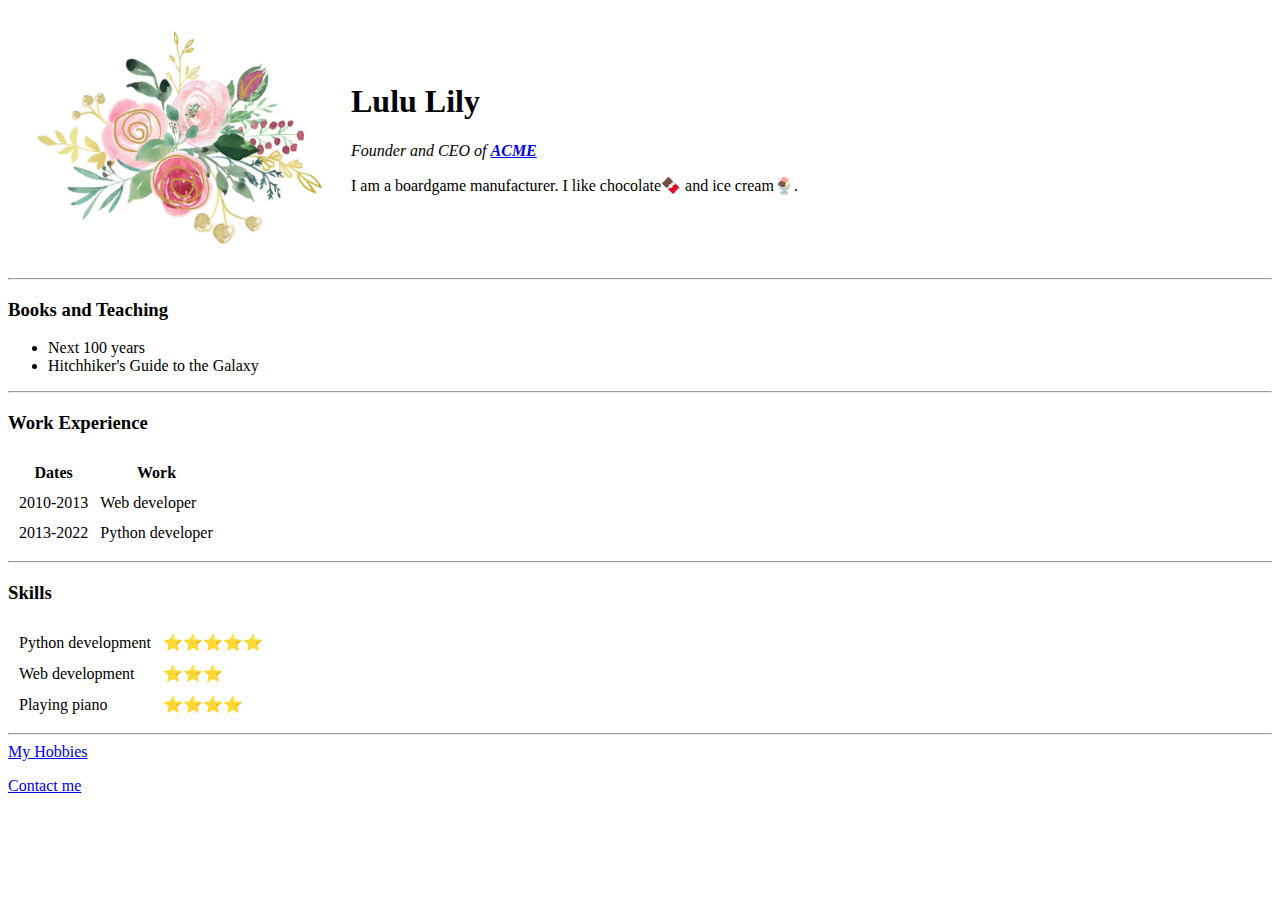
==== index.html @ 2f6cb6cc "Update index.html" ====
<html lang="en" dir="ltr">
  <head>
    <meta charset="utf-8">
    <title>★🌟✴Lulu's Personal Site✴🌟★</title>
  </head>
  <body>
    <table cellspacing="20">
      <tr>
          <td><img src="flowers.png" alt="flowers"
          width="300"
           height="220" /></td>
          <td>    <h1>Lulu Lily</h1>
              <p><em>Founder and CEO of <strong><a href="https://warnerbros.fandom.com/wiki/ACME_Corporation" target="_blank">ACME</a></strong></em></p>
              <p>I am a boardgame manufacturer. I like chocolate🍫 and ice cream🍨.</p></td>
      </tr>
    </table>
    <hr>
    <h3>Books and Teaching</h3>
    <ul>
      <li>Next 100 years</li>
      <li>Hitchhiker's Guide to the Galaxy</li>
    </ul>
    <hr>
    <h3>Work Experience</h3>
    <table cellspacing="10">
      <thead>
        <tr>
          <th>Dates</th>
          <th>Work</th>
        </tr>
      </thead>

      <tbody>
        <tr>
          <td>2010-2013 </td>
          <td>Web developer </td>
        </tr>
        <tr>
          <td>2013-2022 </td>
          <td>Python developer </td>
        </tr>
      </tbody>
    </table>
    <hr>
    <h3>Skills</h3>
      <table cellspacing="10">
        <tr>
          <td>Python development</td>
          <td>⭐⭐⭐⭐⭐ </td>
        </tr>
        <tr>
          <td>Web development</td>
          <td>⭐⭐⭐ </td>
        </tr>
        <tr>
          <td>Playing piano</td>
          <td> ⭐⭐⭐⭐ </td>
        </tr>
      </table>
    <hr>
      <a href="hobbies.html" target="_blank">My Hobbies</a>
      <p><a href="contact.html" target="_blank">Contact me</a></p>
  </body>
</html>

<!--https://developer.mozilla.org/en-US/docs/Web/HTML/Element-->
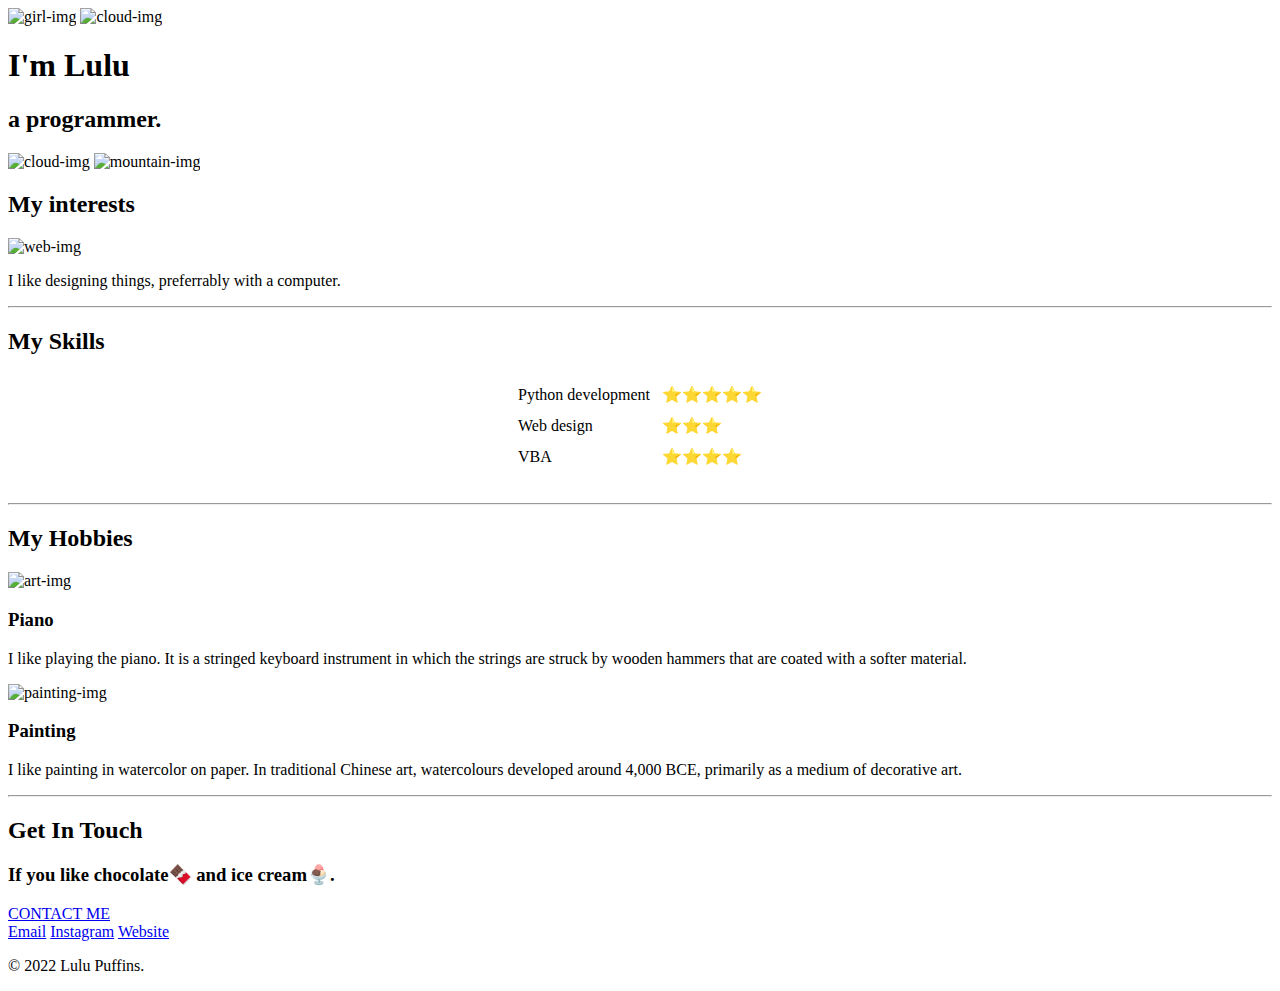
==== commit e93280b2: "Add files via upload" ====
--- a/index.html
+++ b/index.html
@@ -1,67 +1,87 @@
-
+<!DOCTYPE html>
 <html lang="en" dir="ltr">
   <head>
     <meta charset="utf-8">
-    <title>★🌟✴Lulu's Personal Site✴🌟★</title>
+    <title>Lulu Lily</title>
+    <link rel="stylesheet" href="css/styles.css">
+    <link rel="icon " href="favicon.ico">
+    <link rel="preconnect" href="https://fonts.googleapis.com">
+    <link rel="preconnect" href="https://fonts.gstatic.com" crossorigin>
+    <link href="https://fonts.googleapis.com/css2?family=Merriweather&family=Montserrat&family=Sacramento&display=swap" rel="stylesheet">
   </head>
   <body>
-    <table cellspacing="20">
-      <tr>
-          <td><img src="flowers.png" alt="flowers"
-          width="300"
-           height="220" /></td>
-          <td>    <h1>Lulu Lily</h1>
-              <p><em>Founder and CEO of <strong><a href="https://warnerbros.fandom.com/wiki/ACME_Corporation" target="_blank">ACME</a></strong></em></p>
-              <p>I am a boardgame manufacturer. I like chocolate🍫 and ice cream🍨.</p></td>
-      </tr>
-    </table>
-    <hr>
-    <h3>Books and Teaching</h3>
-    <ul>
-      <li>Next 100 years</li>
-      <li>Hitchhiker's Guide to the Galaxy</li>
-    </ul>
-    <hr>
-    <h3>Work Experience</h3>
-    <table cellspacing="10">
-      <thead>
-        <tr>
-          <th>Dates</th>
-          <th>Work</th>
-        </tr>
-      </thead>
 
-      <tbody>
-        <tr>
-          <td>2010-2013 </td>
-          <td>Web developer </td>
-        </tr>
-        <tr>
-          <td>2013-2022 </td>
-          <td>Python developer </td>
-        </tr>
-      </tbody>
-    </table>
-    <hr>
-    <h3>Skills</h3>
-      <table cellspacing="10">
-        <tr>
-          <td>Python development</td>
-          <td>⭐⭐⭐⭐⭐ </td>
-        </tr>
-        <tr>
-          <td>Web development</td>
-          <td>⭐⭐⭐ </td>
-        </tr>
-        <tr>
-          <td>Playing piano</td>
-          <td> ⭐⭐⭐⭐ </td>
-        </tr>
-      </table>
-    <hr>
-      <a href="hobbies.html" target="_blank">My Hobbies</a>
-      <p><a href="contact.html" target="_blank">Contact me</a></p>
+    <div class="top-container">
+      <img src="images/girl.png" alt="girl-img"
+      width="250"
+      height="250">
+      <img class="top-cloud" src="images/cloud.png" alt="cloud-img">
+      <h1>I'm Lulu</h1>
+      <h2>a <span class="pro">pro</span>grammer.</h2>
+      <img class="bottom-cloud" src="images/cloud.png" alt="cloud-img">
+      <img src="images/mountain.png" alt="mountain-img"
+      width="600"
+      height="200">
+    </div>
+
+    <div class="middle-container">
+      <div class="profile">
+        <h2>My interests</h2>
+        <img src="images/web-design.png" alt="web-img"
+        width=15%>
+        <p class="intro"> I like designing things, preferrably with a computer.</p>
+      </div>
+      <hr>
+
+      <div class="skills">
+        <h2>My Skills</h2>
+        <div class="skill-row">
+          <table cellspacing="10" align="center" text>
+            <tr>
+              <td align="left">Python development</td>
+              <td>⭐⭐⭐⭐⭐ </td>
+            </tr>
+            <tr>
+              <td align="left">Web design</td>
+              <td>⭐⭐⭐ </td>
+            </tr>
+            <tr>
+              <td align="left">VBA</td>
+              <td> ⭐⭐⭐⭐ </td>
+            </tr>
+          </table>
+      </div>
+      <br >
+      <hr>
+
+      <div class="hobbies">
+        <h2>My Hobbies</h2>
+        <div class="hobby-row">
+          <img class="piano-img" src="images/piano.png" alt="art-img">
+          <h3>Piano</h3>
+          <p>I like playing the piano. It is a stringed keyboard instrument in which the strings are struck by wooden hammers that are coated with a softer material.</p>
+        </div>
+
+        <div class="hobby-row">
+          <img class="paint-img" src="images/painting.png" alt="painting-img">
+          <h3>Painting</h3>
+          <p>I like painting in watercolor on paper. In traditional Chinese art, watercolours developed around 4,000 BCE, primarily as a medium of decorative art.</p>
+        </div>
+      </div>
+      <hr>
+      <div class="contact-me">
+        <h2>Get In Touch</h2>
+        <h3>If you like chocolate🍫 and ice cream🍨.</h3>
+        <a class="btn" href="mailto:lulupuffins@acme.co.uk">CONTACT ME</a>
+      </div>
+    </div>
+
+    <div class="bottom-container">
+      <a class="footer-link" href="lulupuffins@acme.co.uk/">Email</a>
+      <a class="footer-link" href="https://www.instagram.com/">Instagram</a>
+      <a class="footer-link" href="https://www.puffinsandwhales.co.uk/">Website</a>
+      <p class="copyright">© 2022  Lulu Puffins.</p>
+    </div>
+
   </body>
 </html>
-
-<!--https://developer.mozilla.org/en-US/docs/Web/HTML/Element-->
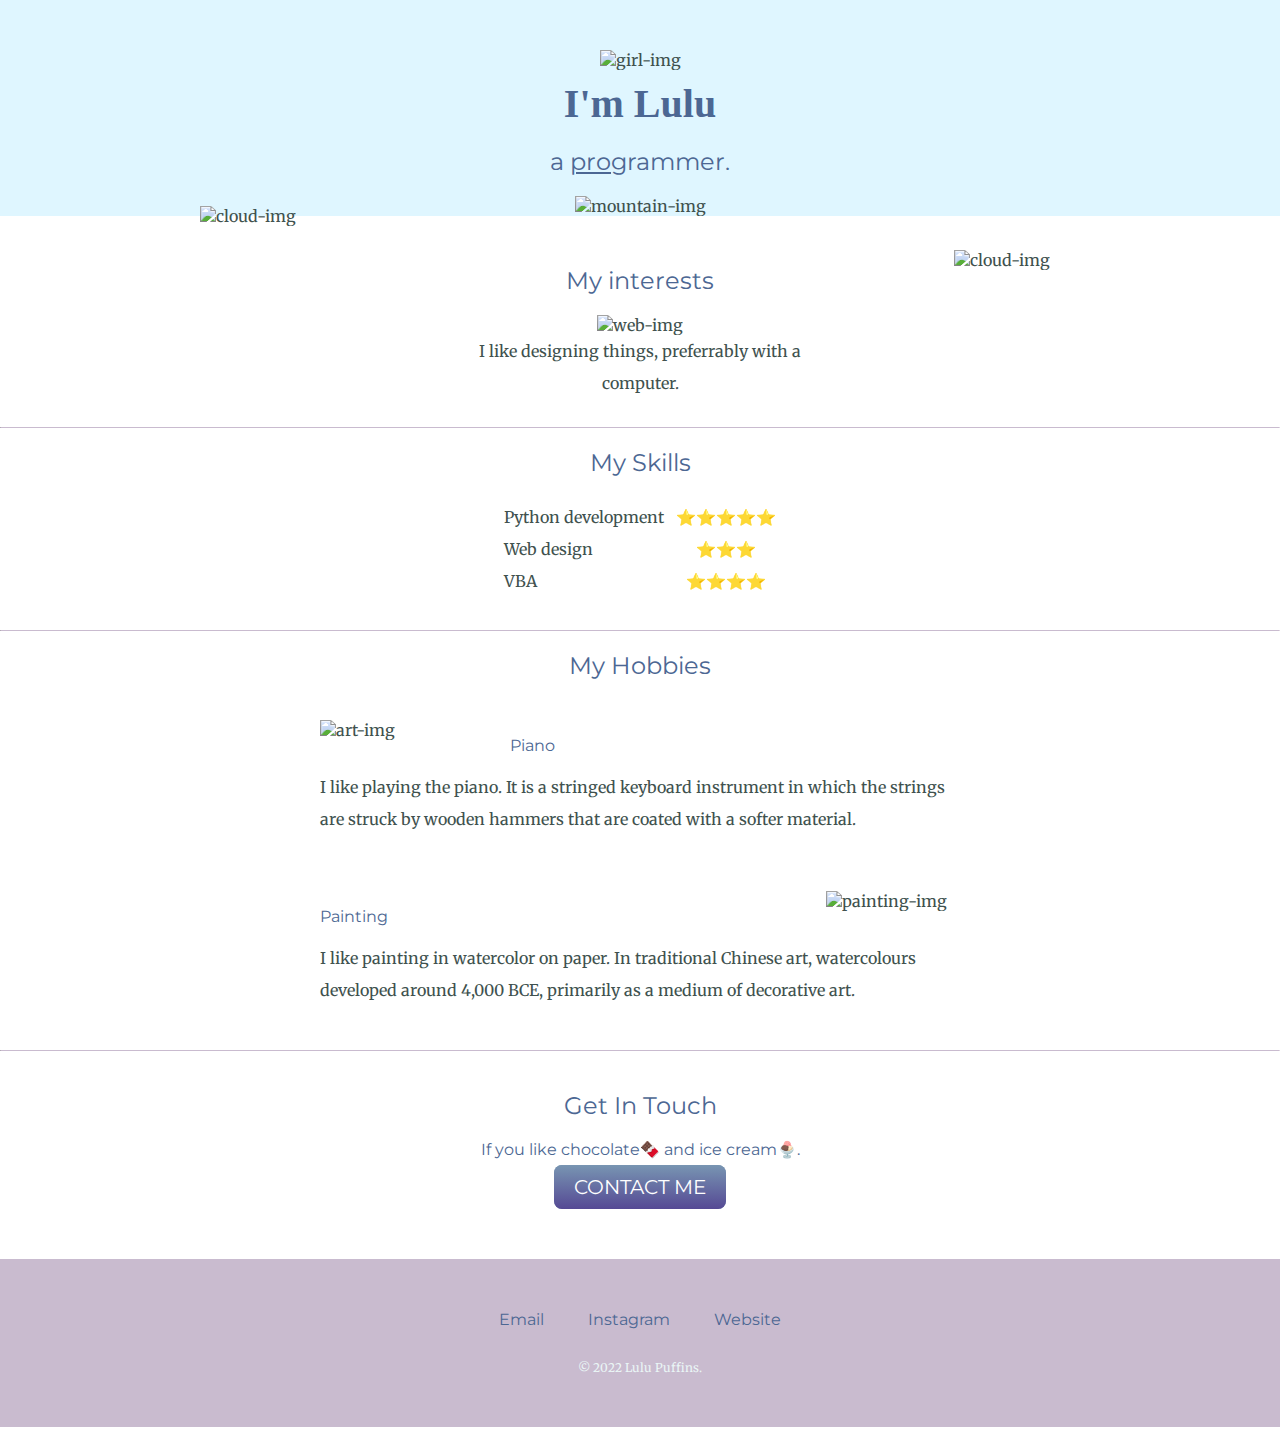
==== commit c0732fe8: "Update index.html" ====
--- a/index.html
+++ b/index.html
@@ -3,7 +3,7 @@
   <head>
     <meta charset="utf-8">
     <title>Lulu Lily</title>
-    <link rel="stylesheet" href="css/styles.css">
+    <link rel="stylesheet" href="styles.css">
     <link rel="icon " href="favicon.ico">
     <link rel="preconnect" href="https://fonts.googleapis.com">
     <link rel="preconnect" href="https://fonts.gstatic.com" crossorigin>
--- a/styles.css
+++ b/styles.css
@@ -0,0 +1,151 @@
+body {
+  color:  #40514E;
+  font-family: 'Merriweather', serif;
+  margin: 0px;
+  text-align: center;
+}
+
+h1 {
+  color: #4C6793;
+  margin: 10px auto 0 auto;
+  font-family: fantasy, serif;
+  font-size: 2.5rem;    /*1em = 16px*/
+
+}
+
+h2{
+color: #4C6793;
+font-family: 'Montserrat', sans-serif;
+font-size: 1.5rem;
+font-weight: normal;
+}
+
+h3{
+  color: #4C6793;
+  font-family: 'Montserrat', sans-serif;
+  font-size: 1rem;
+  font-weight: normal;
+  float: top,left;
+}
+
+p {
+  line-height: 2;
+}
+
+hr{
+  border-top: 1px solid #C9BBCF;
+  border-bottom: none;
+}
+
+a{
+  color: #4C6793;
+  font-family: 'Montserrat', sans-serif;
+  margin: 10px 20px;
+  text-decoration: none;
+}
+
+a:hover {
+  color: #4C6793;
+}
+
+.top-container {
+    background: #DFF6FF;
+    padding-top: 50px;
+}
+
+.top-cloud {
+  margin-top: 200px;
+  position: absolute;
+  right: 230px;
+}
+.pro {
+  text-decoration: underline;
+}
+
+.bottom-cloud{
+  margin-top: 10px;
+  position: absolute;
+  left: 200px;
+}
+
+.middle-container {
+  margin: 10px 0;
+}
+
+.bottom-container {
+  background-color: #C9BBCF;
+  padding: 50px 0 20px;
+}
+
+.profile {
+  padding-top: 20px;
+  padding-bottom: 20px;
+}
+
+.intro {
+  width: 30%;
+  margin: auto;
+}
+
+.skill-row{
+  margin: auto;
+  <table border="1" align="right">
+}
+
+.hobby-row {
+  margin: auto;
+  width: 50%;
+  padding-top: 20px;
+  padding-bottom: 20px;
+  text-align: left;
+}
+
+.piano-img {
+  float: left;
+  margin-right: 30px;
+  width: 25%;
+}
+
+.paint-img {
+  float: right;
+  margin-left: 30px;
+  width: 21%;
+}
+
+.btn {
+  background: #7895B2;
+  background-image: -webkit-linear-gradient(top, #7895B2, #554994);
+  background-image: -moz-linear-gradient(top, #7895B2, #554994);
+  background-image: -ms-linear-gradient(top, #7895B2, #554994);
+  background-image: -o-linear-gradient(top, #7895B2, #554994);
+  background-image: linear-gradient(to bottom, #7895B2, #554994);
+  -webkit-border-radius: 8;
+  -moz-border-radius: 8;
+  border-radius: 8px;
+  font-family: 'Montserrat', sans-serif;
+  color: #ffffff;
+  font-size: 20px;
+  padding: 10px 20px 10px 20px;
+  text-decoration: none;
+}
+
+.btn:hover {
+  background: #AF7AB3;
+  background-image: -webkit-linear-gradient(top, #AF7AB3, #80558C);
+  background-image: -moz-linear-gradient(top, #AF7AB3, #80558C);
+  background-image: -ms-linear-gradient(top, #AF7AB3, #80558C);
+  background-image: -o-linear-gradient(top, #AF7AB3, #80558C);
+  background-image: linear-gradient(to bottom, #AF7AB3, #80558C);
+  color: #EFDAD7;
+  text-decoration: none;
+}
+
+.contact-me {
+  width: 40%;
+  margin: 40px auto 60px;
+}
+.copyright {
+  color: #EAF6F6;
+  font-size: 0.75rem;
+  padding: 15px 0;
+}
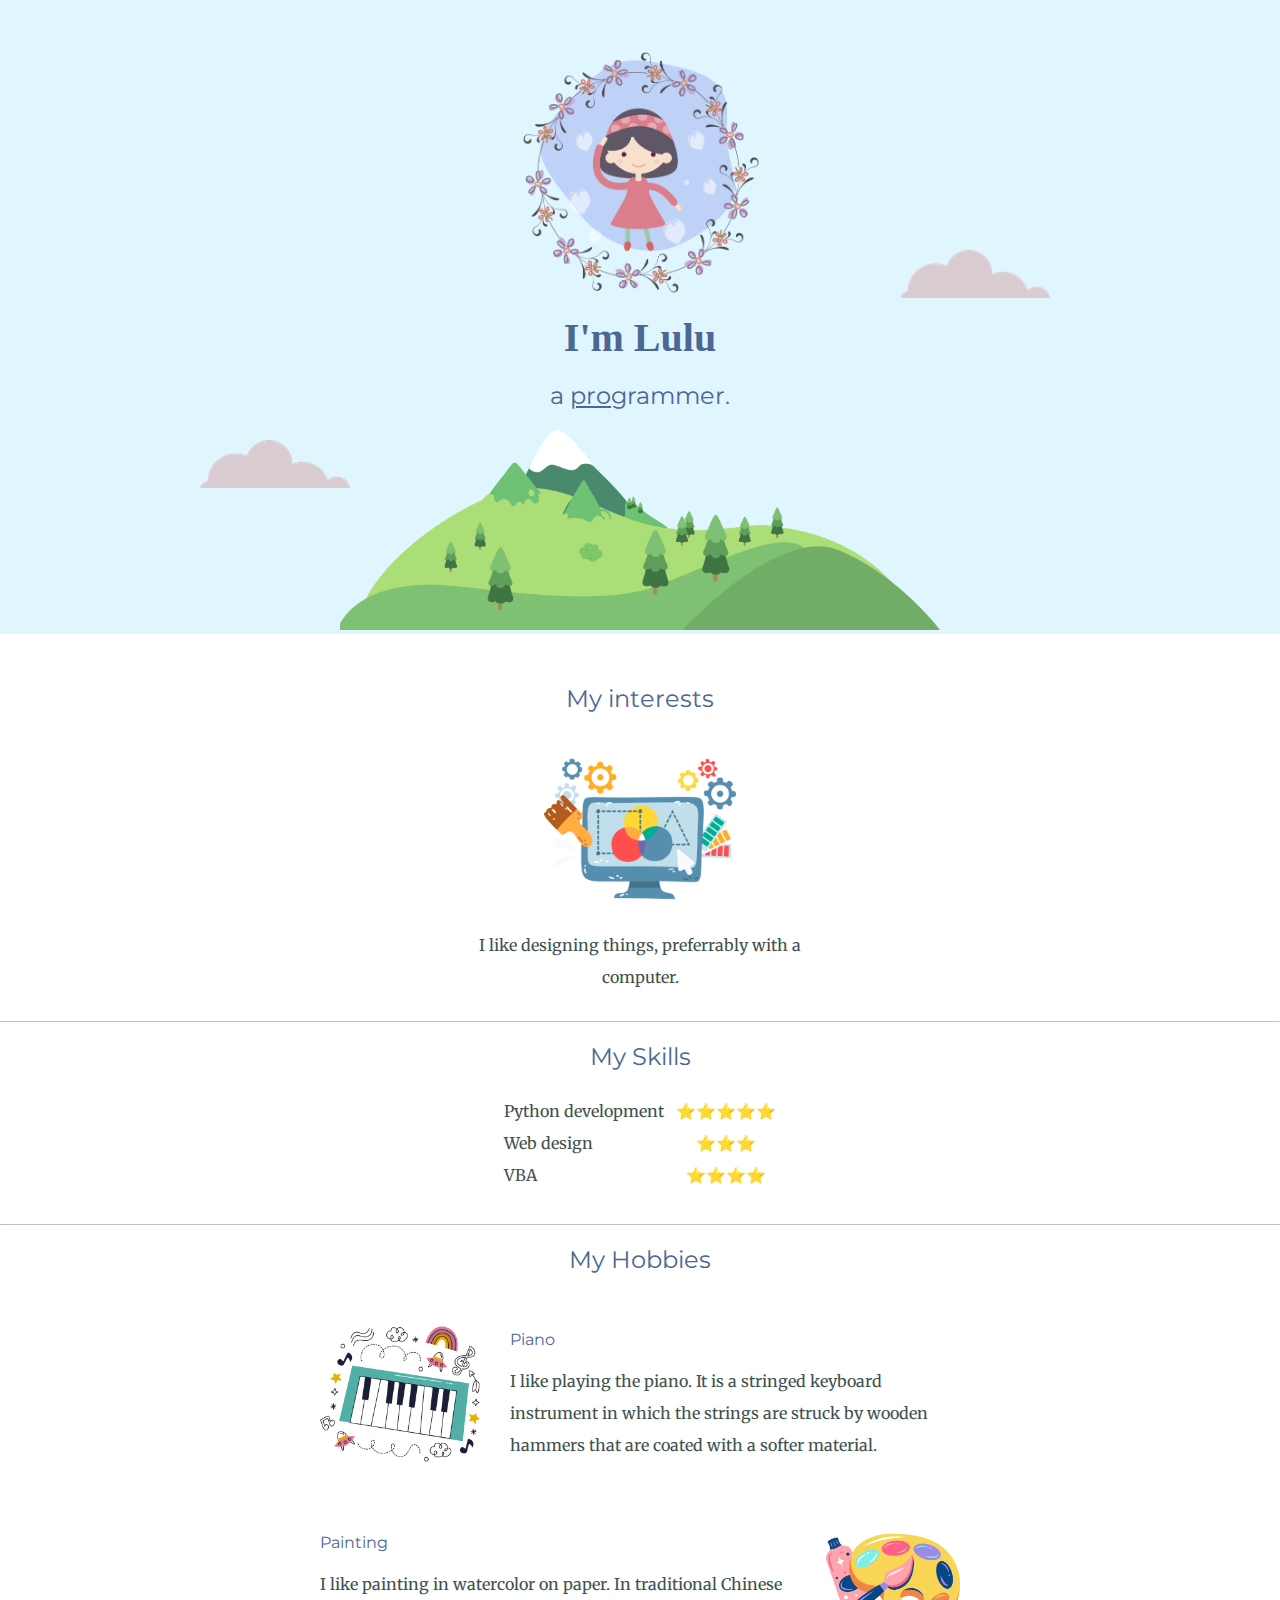
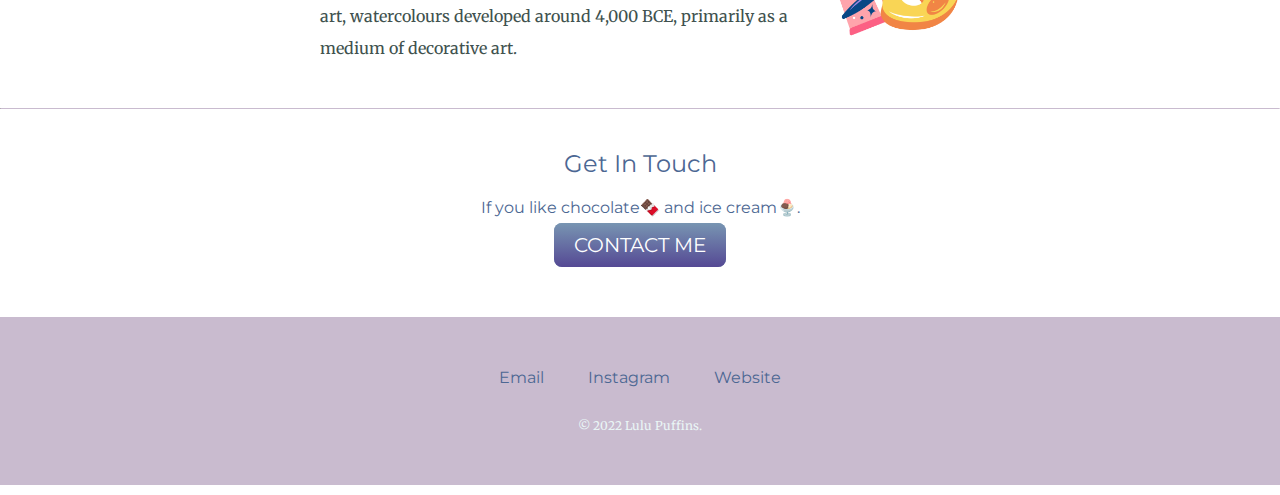
==== commit a786ec9d: "Update index.html" ====
--- a/index.html
+++ b/index.html
@@ -12,14 +12,14 @@
   <body>
 
     <div class="top-container">
-      <img src="images/girl.png" alt="girl-img"
+      <img src="girl.png" alt="girl-img"
       width="250"
       height="250">
-      <img class="top-cloud" src="images/cloud.png" alt="cloud-img">
+      <img class="top-cloud" src="cloud.png" alt="cloud-img">
       <h1>I'm Lulu</h1>
       <h2>a <span class="pro">pro</span>grammer.</h2>
-      <img class="bottom-cloud" src="images/cloud.png" alt="cloud-img">
-      <img src="images/mountain.png" alt="mountain-img"
+      <img class="bottom-cloud" src="cloud.png" alt="cloud-img">
+      <img src="mountain.png" alt="mountain-img"
       width="600"
       height="200">
     </div>
@@ -27,7 +27,7 @@
     <div class="middle-container">
       <div class="profile">
         <h2>My interests</h2>
-        <img src="images/web-design.png" alt="web-img"
+        <img src="web-design.png" alt="web-img"
         width=15%>
         <p class="intro"> I like designing things, preferrably with a computer.</p>
       </div>
@@ -57,13 +57,13 @@
       <div class="hobbies">
         <h2>My Hobbies</h2>
         <div class="hobby-row">
-          <img class="piano-img" src="images/piano.png" alt="art-img">
+          <img class="piano-img" src="piano.png" alt="art-img">
           <h3>Piano</h3>
           <p>I like playing the piano. It is a stringed keyboard instrument in which the strings are struck by wooden hammers that are coated with a softer material.</p>
         </div>
 
         <div class="hobby-row">
-          <img class="paint-img" src="images/painting.png" alt="painting-img">
+          <img class="paint-img" src="painting.png" alt="painting-img">
           <h3>Painting</h3>
           <p>I like painting in watercolor on paper. In traditional Chinese art, watercolours developed around 4,000 BCE, primarily as a medium of decorative art.</p>
         </div>
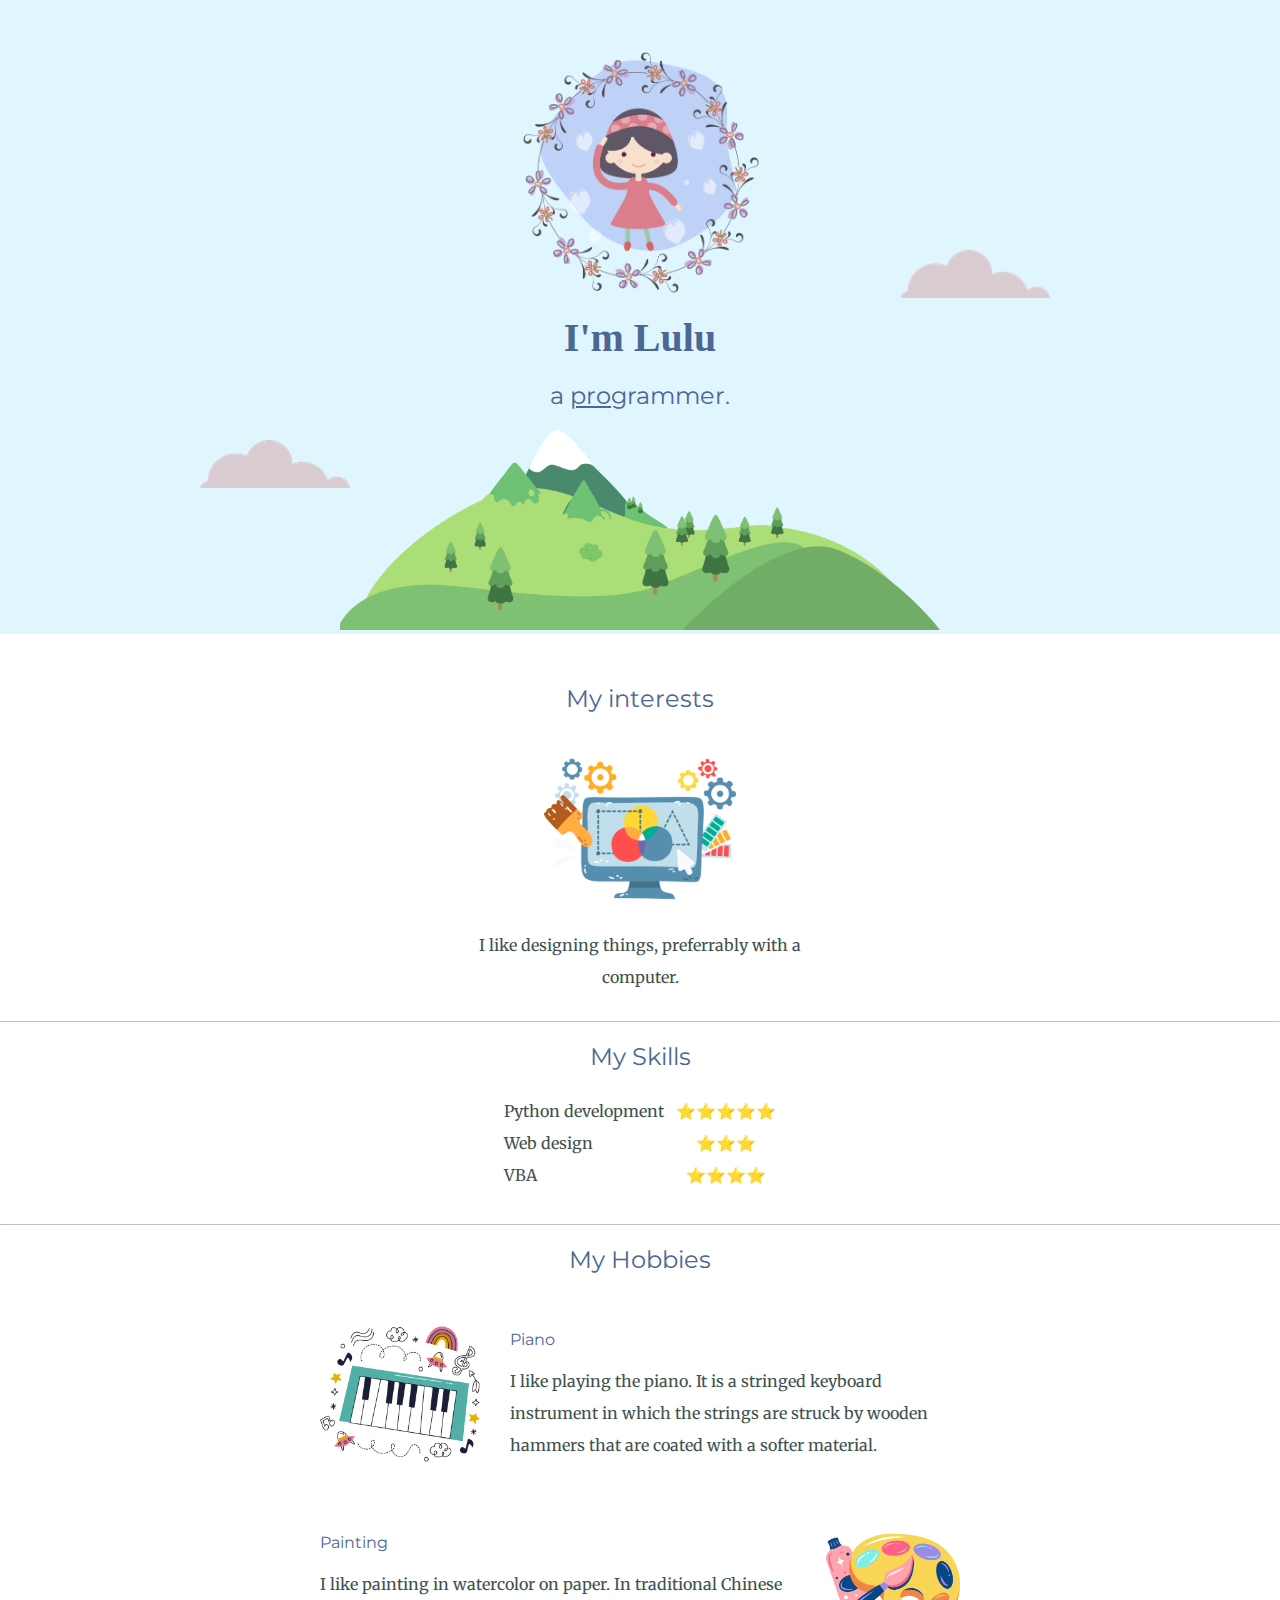
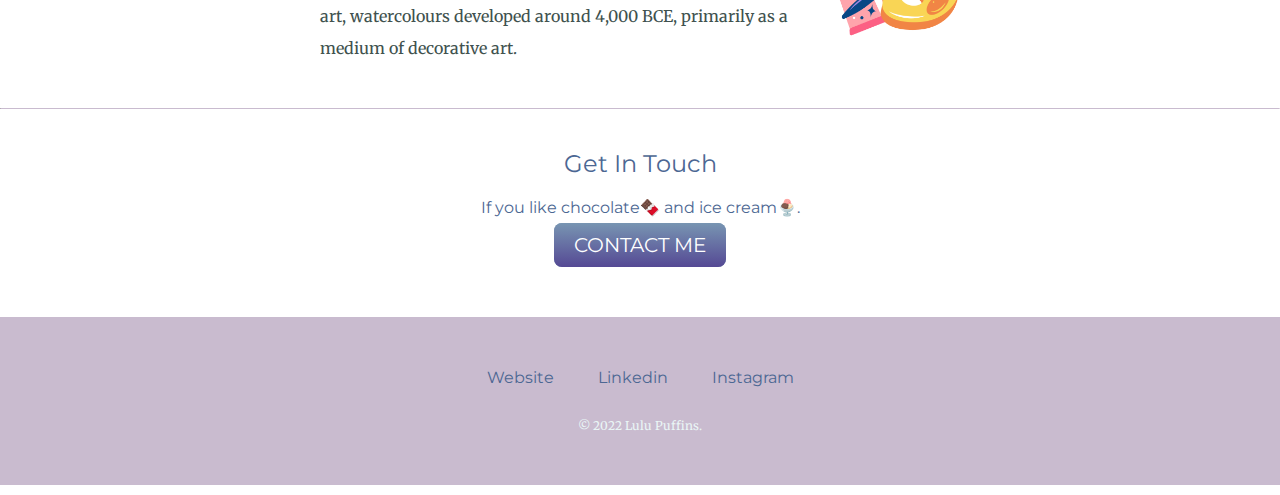
==== commit 0d24a948: "Update index.html" ====
--- a/index.html
+++ b/index.html
@@ -71,15 +71,15 @@
       <hr>
       <div class="contact-me">
         <h2>Get In Touch</h2>
-        <h3>If you like chocolate🍫 and ice cream🍨.</h3>
+        <h3 class="end-note">If you like chocolate🍫 and ice cream🍨.</h3>
         <a class="btn" href="mailto:lulupuffins@acme.co.uk">CONTACT ME</a>
       </div>
     </div>
 
     <div class="bottom-container">
-      <a class="footer-link" href="lulupuffins@acme.co.uk/">Email</a>
-      <a class="footer-link" href="https://www.instagram.com/">Instagram</a>
-      <a class="footer-link" href="https://www.puffinsandwhales.co.uk/">Website</a>
+      <a class="footer-link" href="https://www.puffinsandwhales.co.uk/" target="_blank">Website</a>
+      <a class="footer-link" href="https://www.linkedin.com/" target="_blank">Linkedin</a>
+      <a class="footer-link" href="https://www.instagram.com/" target="_blank">Instagram</a>
       <p class="copyright">© 2022  Lulu Puffins.</p>
     </div>
 
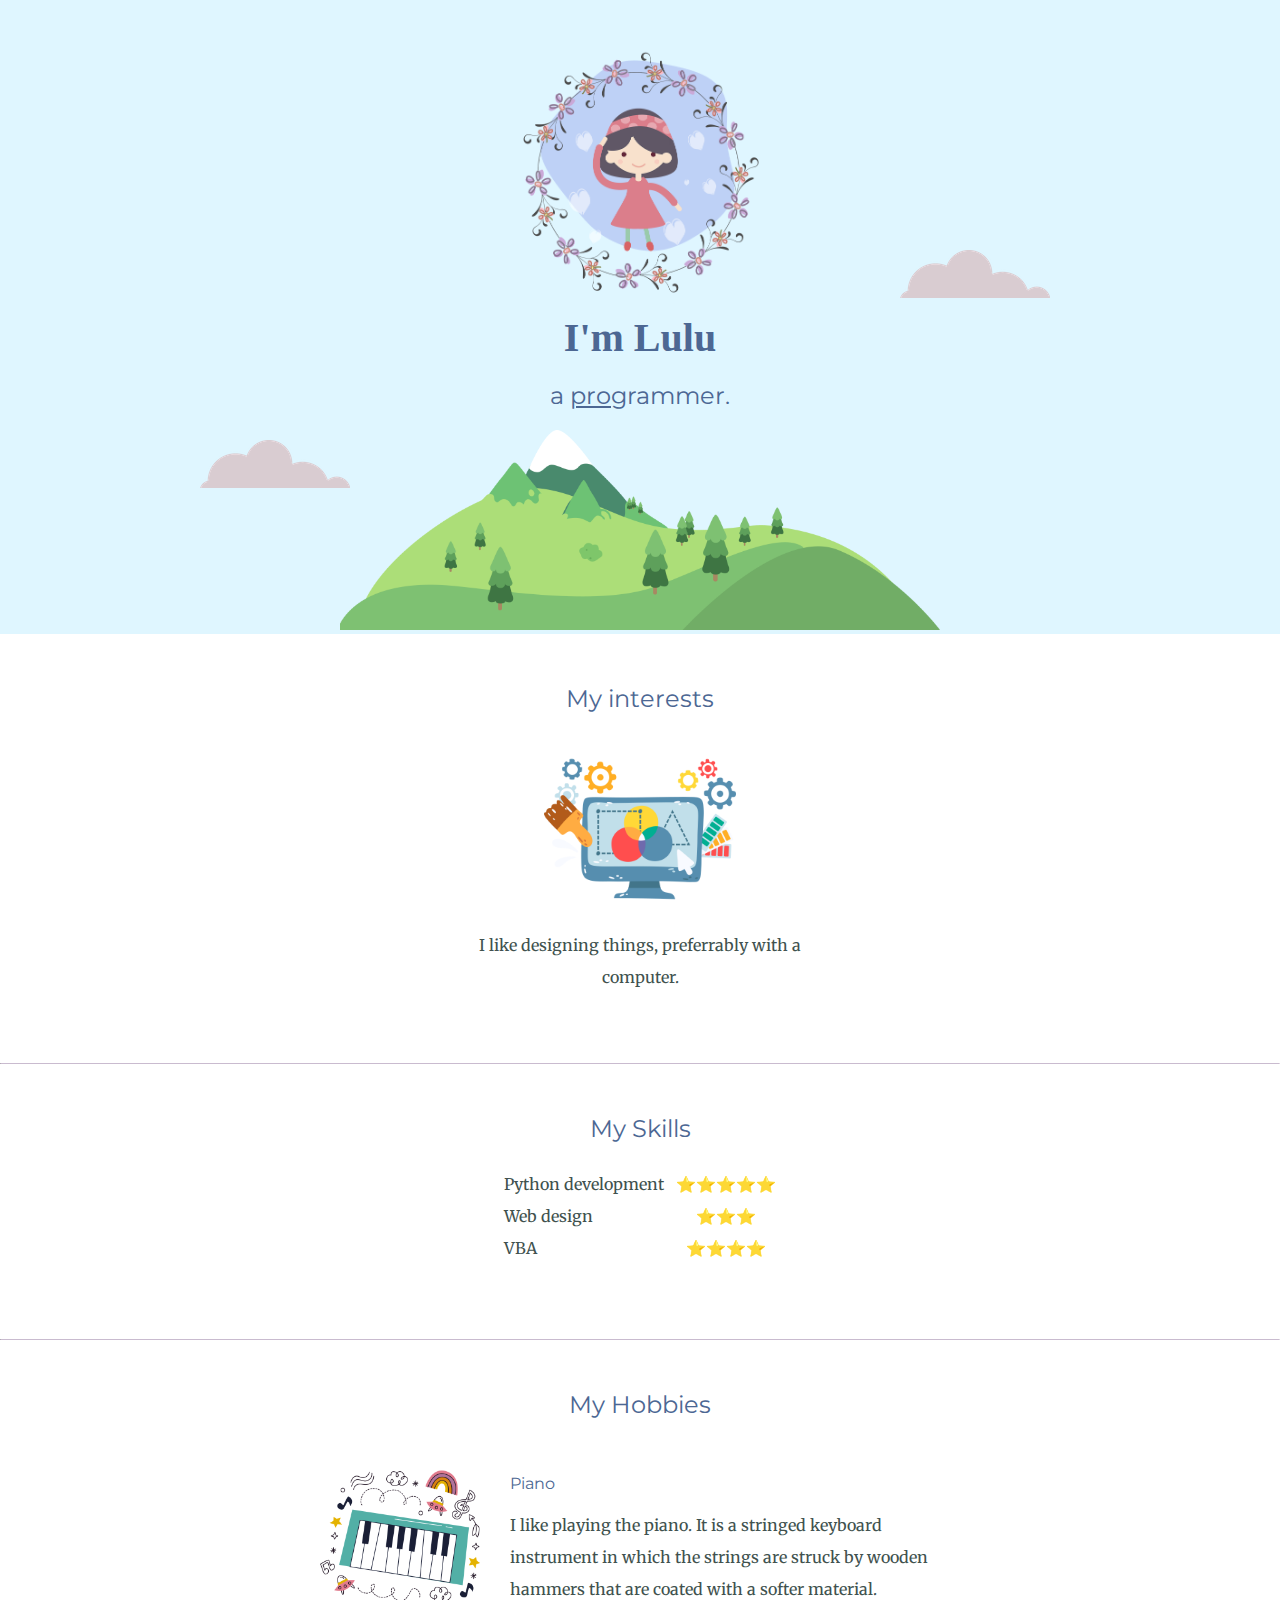
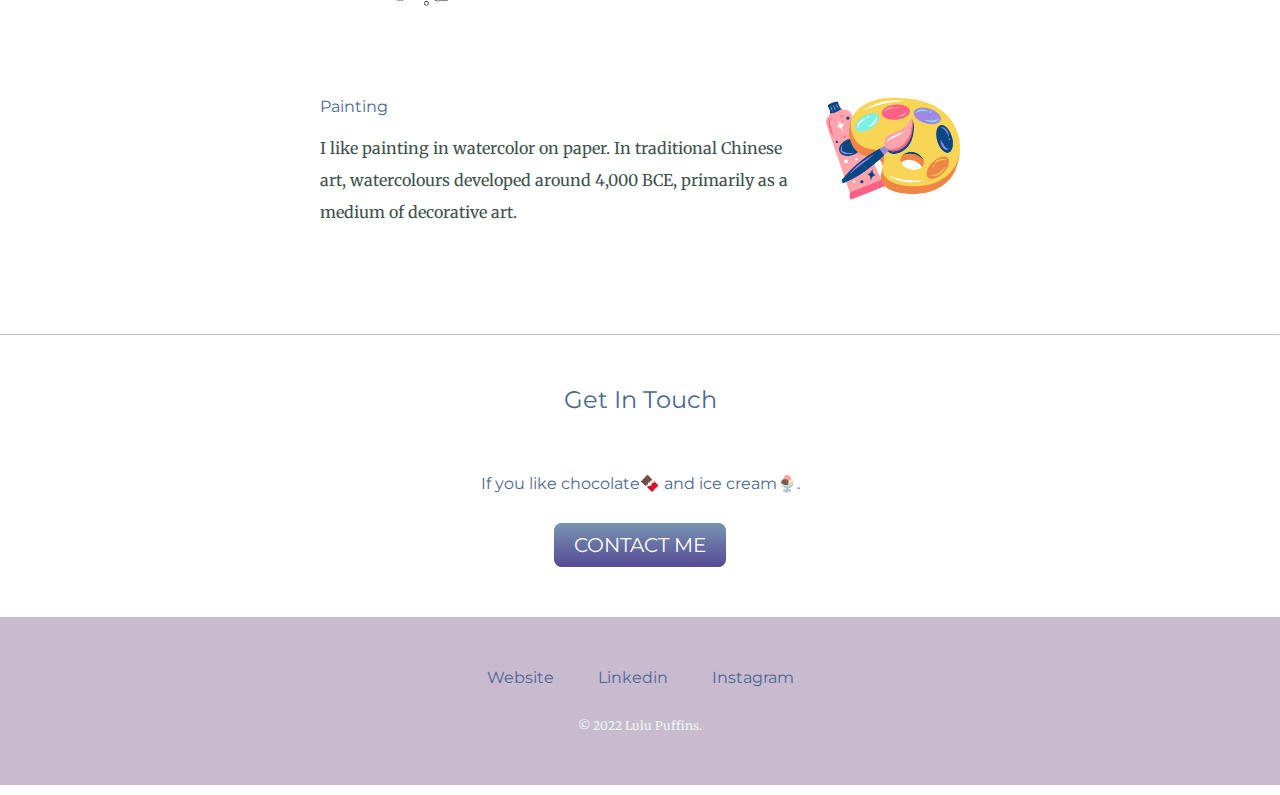
==== commit 70e24054: "Update index.html" ====
--- a/index.html
+++ b/index.html
@@ -2,7 +2,7 @@
 <html lang="en" dir="ltr">
   <head>
     <meta charset="utf-8">
-    <title>Lulu Lily</title>
+    <title>Lulu Puffins</title>
     <link rel="stylesheet" href="styles.css">
     <link rel="icon " href="favicon.ico">
     <link rel="preconnect" href="https://fonts.googleapis.com">
--- a/styles.css
+++ b/styles.css
@@ -10,7 +10,6 @@
   margin: 10px auto 0 auto;
   font-family: fantasy, serif;
   font-size: 2.5rem;    /*1em = 16px*/
-
 }
 
 h2{
@@ -26,6 +25,7 @@
   font-size: 1rem;
   font-weight: normal;
   float: top,left;
+  padding-bottom: 0px;
 }
 
 p {
@@ -35,6 +35,7 @@
 hr{
   border-top: 1px solid #C9BBCF;
   border-bottom: none;
+  margin: 50px auto;
 }
 
 a{
@@ -96,7 +97,7 @@
   margin: auto;
   width: 50%;
   padding-top: 20px;
-  padding-bottom: 20px;
+  padding-bottom: 40px;
   text-align: left;
 }
 
@@ -144,6 +145,11 @@
   width: 40%;
   margin: 40px auto 60px;
 }
+
+.end-note {
+  margin: 60px auto 40px;
+}
+
 .copyright {
   color: #EAF6F6;
   font-size: 0.75rem;
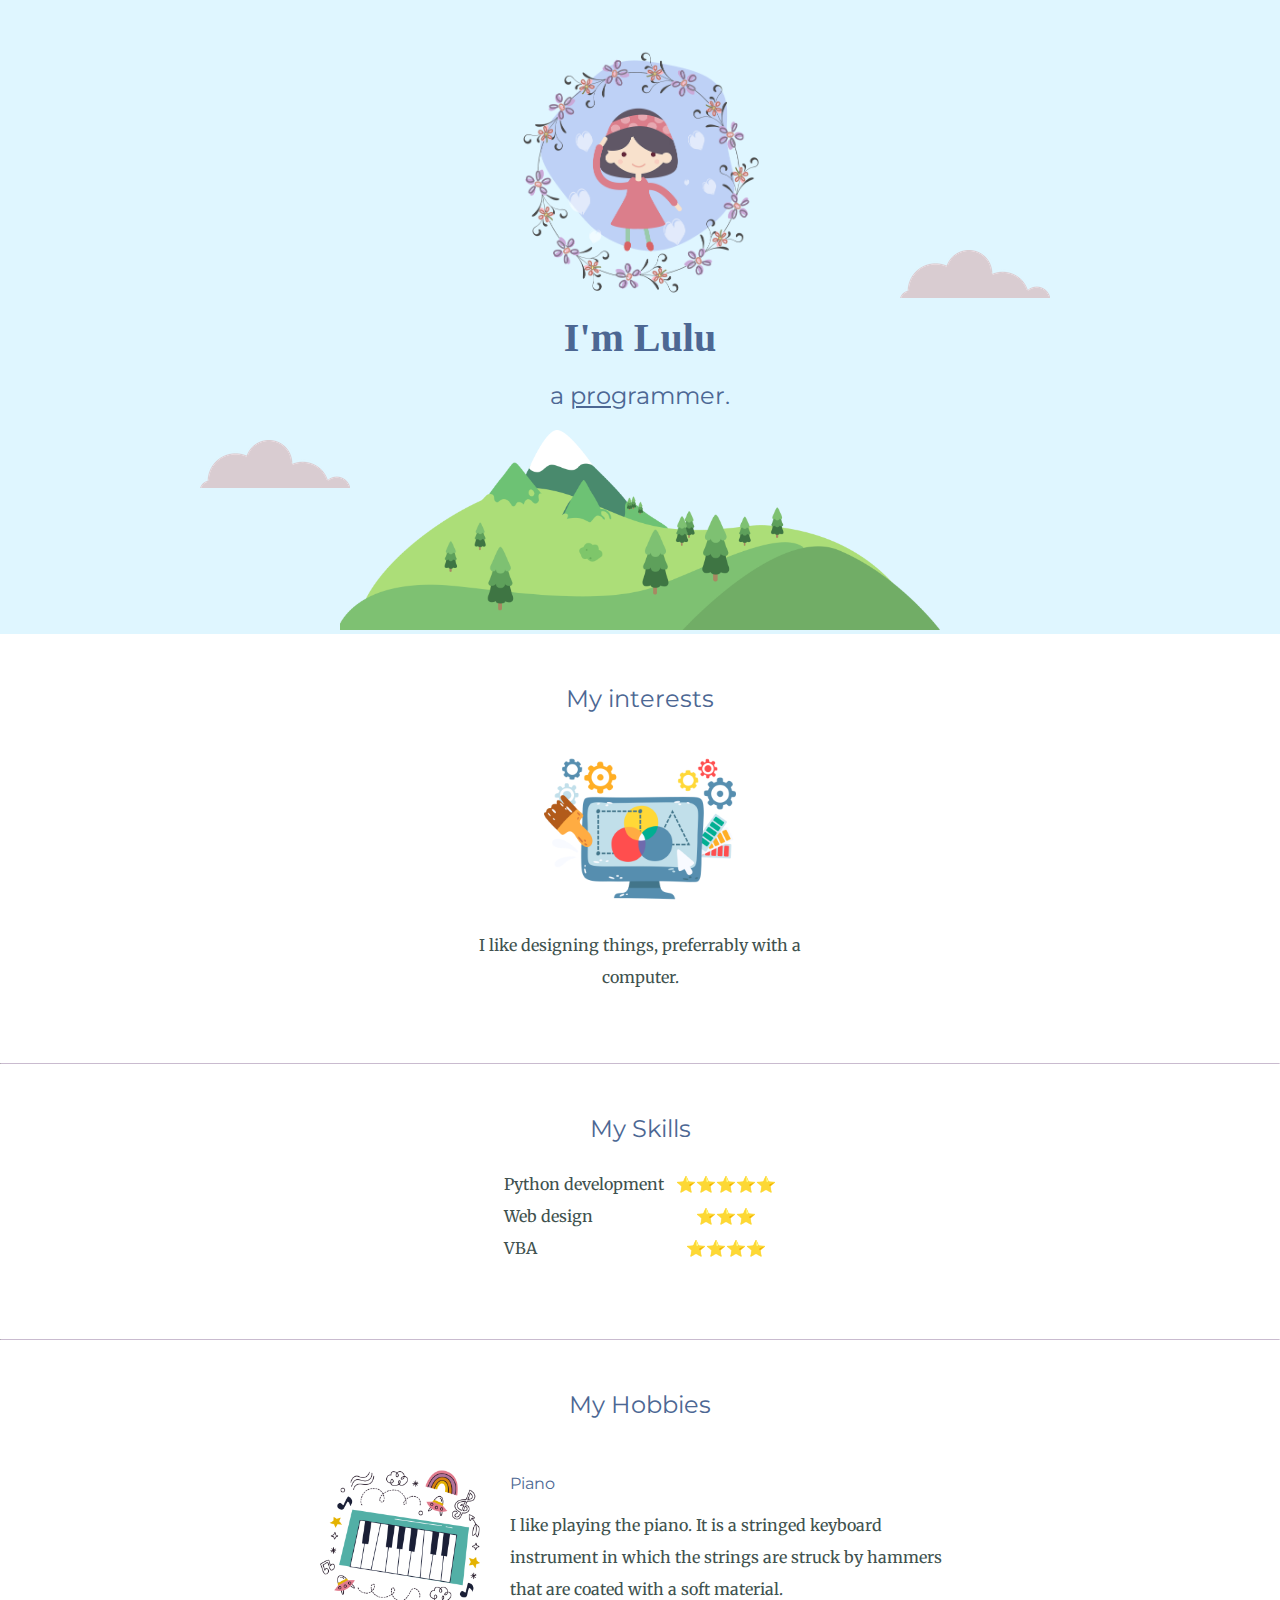
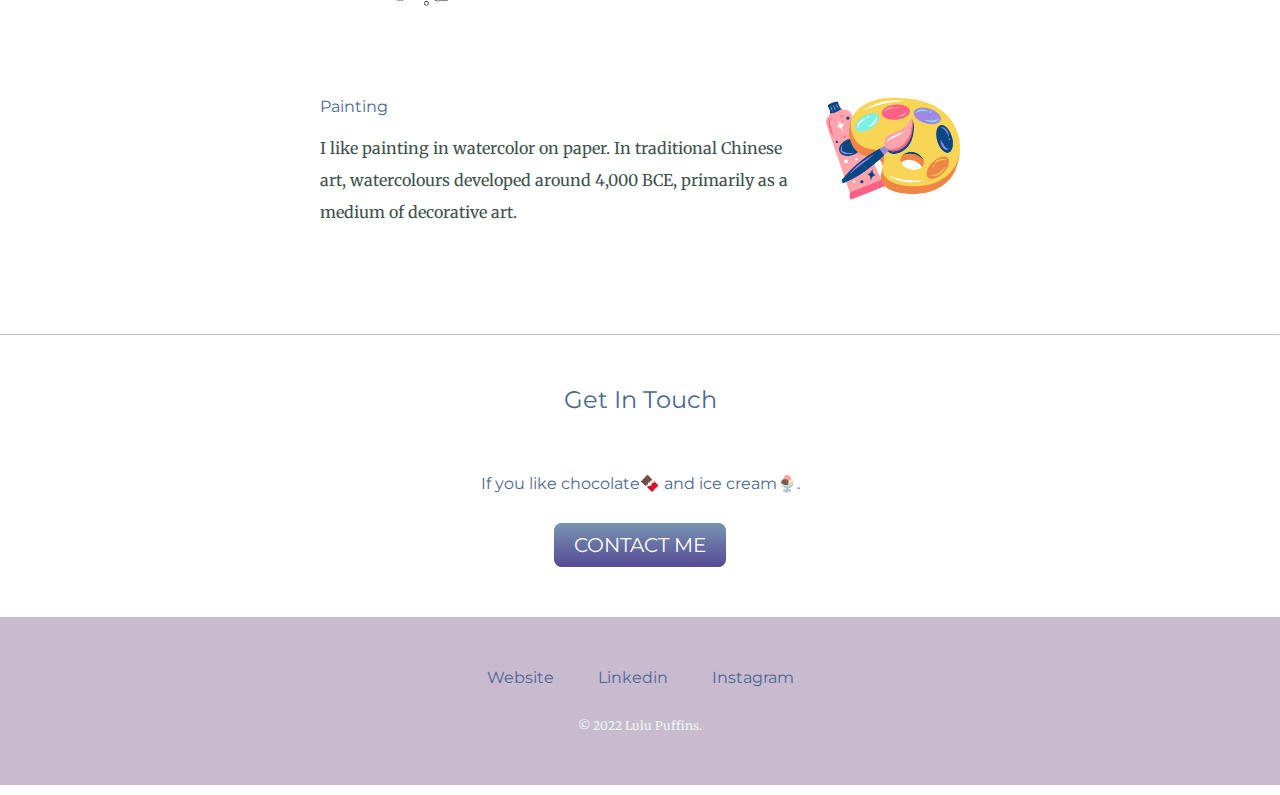
==== commit e6553f7a: "Update index.html" ====
--- a/index.html
+++ b/index.html
@@ -59,7 +59,7 @@
         <div class="hobby-row">
           <img class="piano-img" src="piano.png" alt="art-img">
           <h3>Piano</h3>
-          <p>I like playing the piano. It is a stringed keyboard instrument in which the strings are struck by wooden hammers that are coated with a softer material.</p>
+          <p>I like playing the piano. It is a stringed keyboard instrument in which the strings are struck by hammers that are coated with a soft material.</p>
         </div>
 
         <div class="hobby-row">
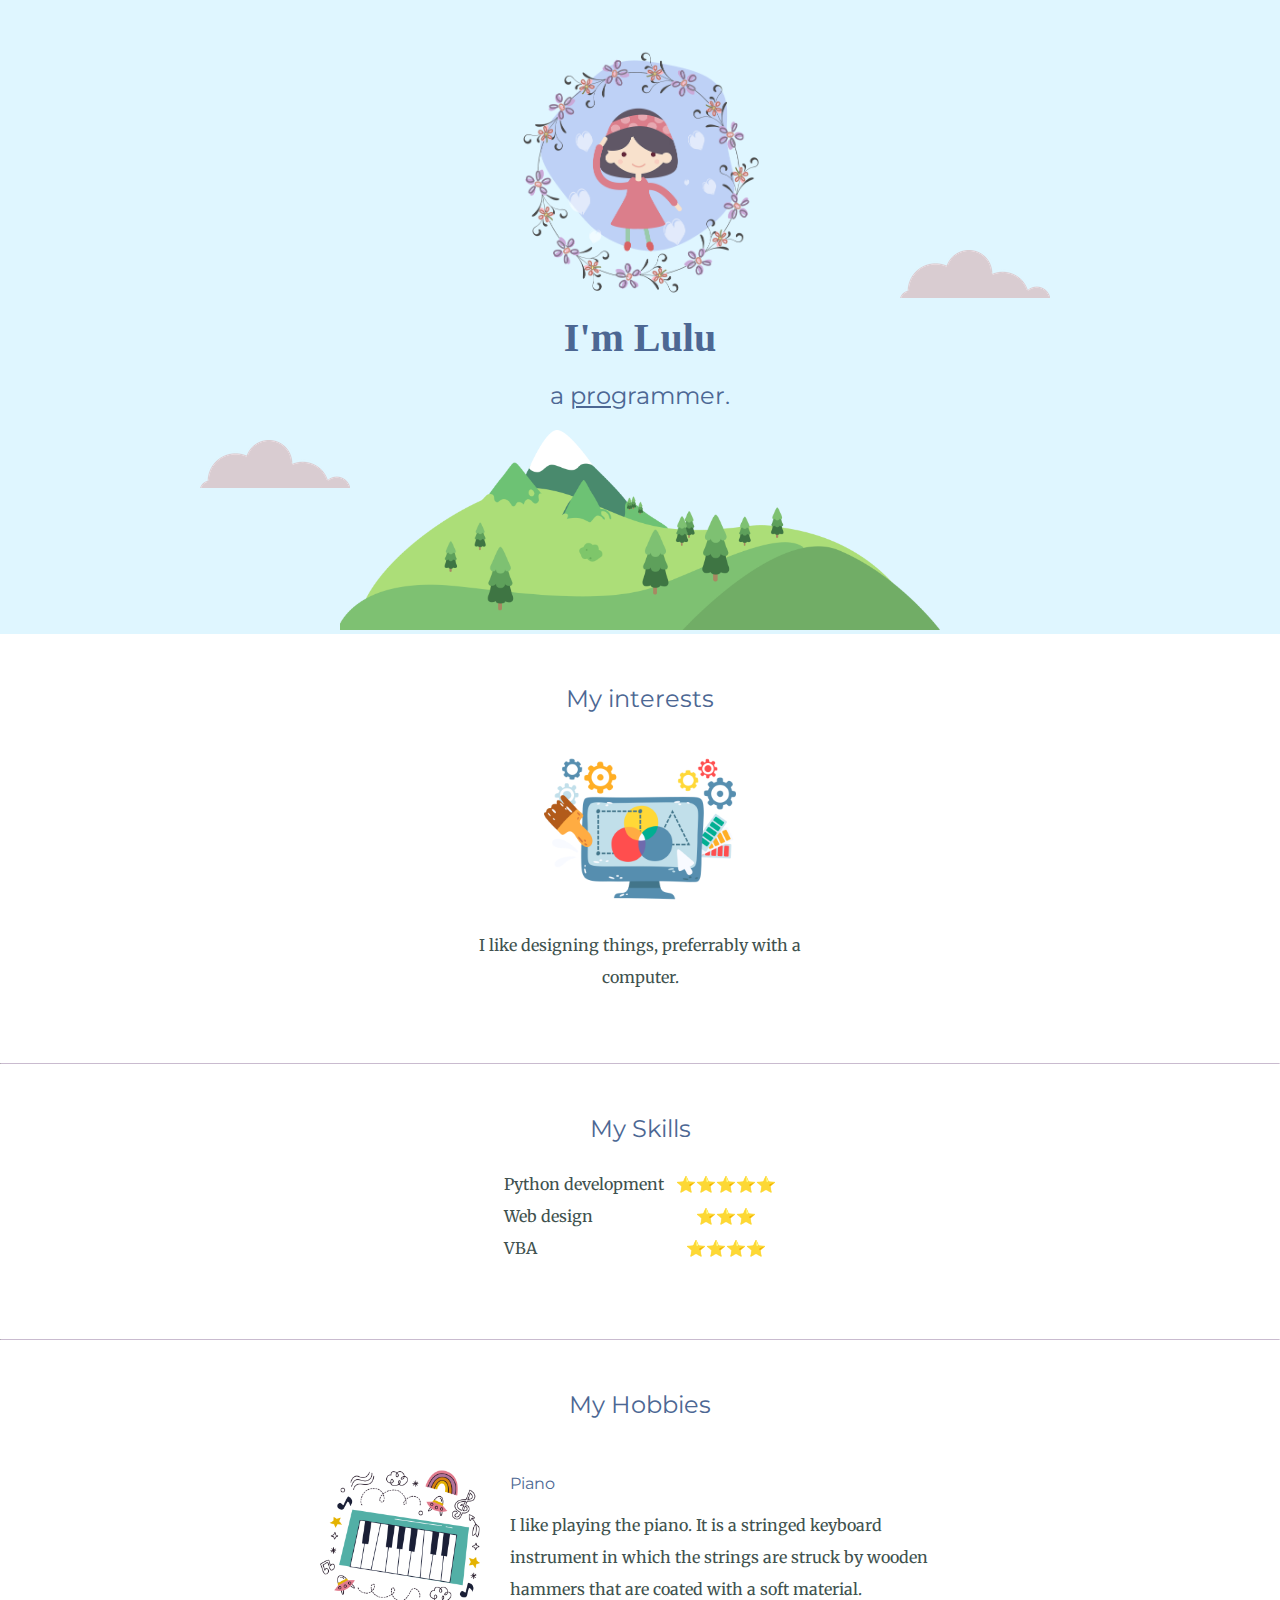
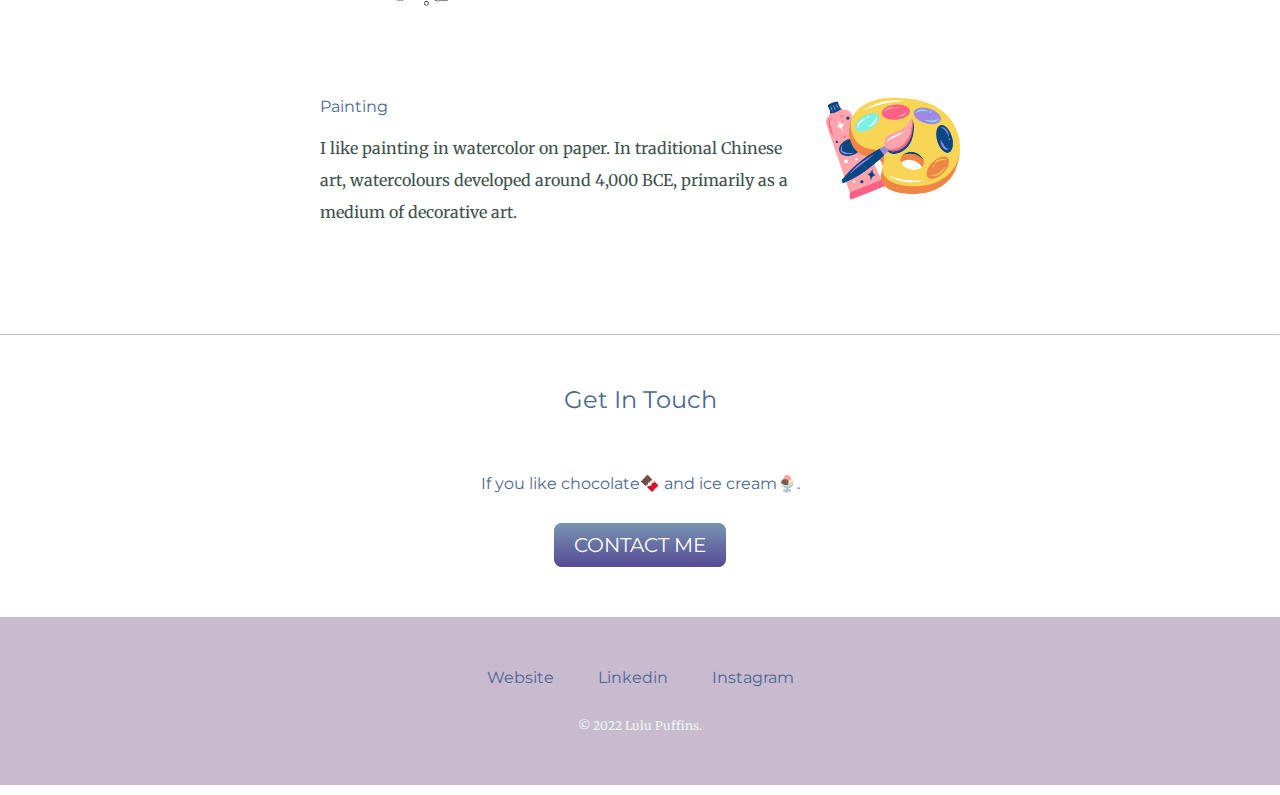
==== commit acbc7ec5: "Update index.html" ====
--- a/index.html
+++ b/index.html
@@ -59,7 +59,7 @@
         <div class="hobby-row">
           <img class="piano-img" src="piano.png" alt="art-img">
           <h3>Piano</h3>
-          <p>I like playing the piano. It is a stringed keyboard instrument in which the strings are struck by hammers that are coated with a soft material.</p>
+          <p>I like playing the piano. It is a stringed keyboard instrument in which the strings are struck by wooden hammers that are coated with a soft material.</p>
         </div>
 
         <div class="hobby-row">
